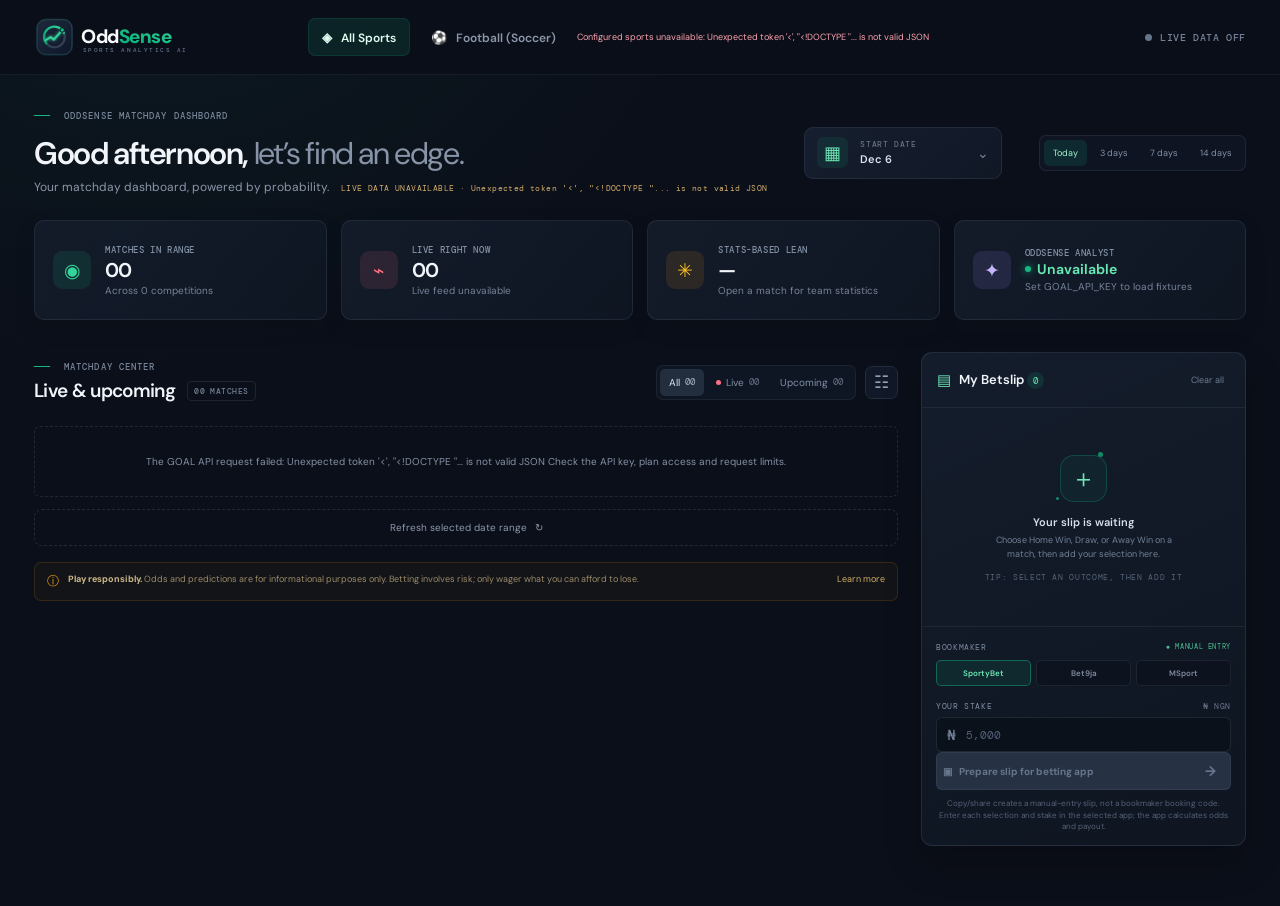
==== dashboard.html @ b2424336 "Add files via upload" ====
<!doctype html>
<html lang="en">
<head>
  <meta charset="utf-8">
  <meta name="viewport" content="width=device-width, initial-scale=1">
  <meta name="theme-color" content="#0b0f19">
  <meta name="description" content="OddSense sports analytics — live fixtures, probability-led insights, and a smarter betting slip.">
  <title>OddSense | Sports Analytics AI</title>
  <link rel="preconnect" href="https://fonts.googleapis.com">
  <link rel="preconnect" href="https://fonts.gstatic.com" crossorigin>
  <link href="https://fonts.googleapis.com/css2?family=DM+Mono:wght@400;500&family=DM+Sans:wght@400;500;600;700;800&display=swap" rel="stylesheet">
  <link rel="stylesheet" href="styles.css">
</head>
<body>
  <header class="topbar">
    <div class="topbar-inner">
      <a class="brand" href="index.html" aria-label="OddSense home">
        <svg class="brand-logo" xmlns="http://www.w3.org/2000/svg" viewBox="0 0 320 72" fill="none" role="img" aria-label="OddSense Sports Analytics AI">
          <defs>
            <linearGradient id="emeraldGrad" x1="0%" y1="100%" x2="100%" y2="0%"><stop offset="0%" stop-color="#059669"/><stop offset="50%" stop-color="#10B981"/><stop offset="100%" stop-color="#34D399"/></linearGradient>
            <linearGradient id="slateBox" x1="0%" y1="0%" x2="100%" y2="100%"><stop offset="0%" stop-color="#1E293B"/><stop offset="100%" stop-color="#0F172A"/></linearGradient>
            <filter id="emeraldGlow" x="-20%" y="-20%" width="140%" height="140%"><feGaussianBlur stdDeviation="2.5" result="blur"/><feComposite in="SourceGraphic" in2="blur" operator="over"/></filter>
          </defs>
          <rect x="4" y="8" width="56" height="56" rx="14" fill="url(#slateBox)" stroke="#1E293B" stroke-width="1.5"/>
          <rect x="5" y="9" width="54" height="54" rx="13" stroke="url(#emeraldGrad)" stroke-opacity=".35"/>
          <circle cx="32" cy="36" r="16" stroke="#334155" stroke-width="3.5"/>
          <path d="M19.5 46A16 16 0 1 1 46.5 29.5" stroke="url(#emeraldGrad)" stroke-width="3.5" stroke-linecap="round"/>
          <path d="m18 41 8-5 5 4 13-15" stroke="#34D399" stroke-width="3" stroke-linecap="round" stroke-linejoin="round" filter="url(#emeraldGlow)"/>
          <circle cx="44" cy="25" r="3.5" fill="#10B981" stroke="#0B0F19" stroke-width="1.5"/>
          <text x="74" y="45" font-family="'DM Sans',sans-serif" font-size="30" font-weight="800" letter-spacing="-.8"><tspan fill="#F8FAFC">Odd</tspan><tspan fill="url(#emeraldGrad)">Sense</tspan></text>
          <text x="76" y="60" font-family="'DM Mono',monospace" font-size="9.5" font-weight="500" letter-spacing="2.4" fill="#64748B">SPORTS ANALYTICS AI</text>
        </svg>
      </a>
      <nav class="sports-nav" id="sportsNav" aria-label="Filter by configured sport">
        <button class="sport-tab active" type="button" data-sport="all" aria-pressed="true"><span class="tab-icon">◈</span> All Sports</button>
        <button class="sport-tab" type="button" data-sport="football" aria-pressed="false"><span class="tab-icon">⚽</span> Football (Soccer)</button>
      </nav>
      <div class="topbar-actions">
        <span class="live-pill" id="livePill"><i></i> CHECKING</span>
        <button class="icon-button mobile-slip-trigger" type="button" id="mobileSlipTrigger" aria-label="Open betslip">▤ <b id="slipCountTop">0</b></button>
      </div>
    </div>
  </header>

  <main class="page-shell">
    <section class="welcome-row">
      <div>
        <p class="eyebrow"><span class="eyebrow-line"></span> ODDSENSE MATCHDAY DASHBOARD</p>
        <h1>Good afternoon, <span>let’s find an edge.</span></h1>
        <p class="welcome-copy">Your matchday dashboard, powered by probability. <span class="provider-status" id="providerStatus" role="status">Connecting to live data…</span></p>
      </div>
      <label class="date-picker">
        <span class="calendar-icon">▦</span>
        <span class="date-picker-text"><small>START DATE</small><strong id="selectedDateLabel">Today</strong></span>
        <span class="chevron">⌄</span>
        <input type="date" id="dateInput" aria-label="Choose first fixture date">
      </label>
      <div class="date-range-tabs" role="group" aria-label="Choose fixture date range">
        <button class="active" type="button" data-days="1" aria-pressed="true">Today</button>
        <button type="button" data-days="3" aria-pressed="false">3 days</button>
        <button type="button" data-days="7" aria-pressed="false">7 days</button>
        <button type="button" data-days="14" aria-pressed="false">14 days</button>
      </div>
    </section>

    <section class="overview-grid" aria-label="Today's overview">
      <article class="overview-card">
        <div class="overview-icon icon-green">◉</div><div><span class="overview-label">MATCHES IN RANGE</span><strong id="matchCount">0</strong><small>Across 0 competitions</small></div>
      </article>
      <article class="overview-card">
        <div class="overview-icon icon-red">⌁</div><div><span class="overview-label">LIVE RIGHT NOW</span><strong>0</strong><small><span class="text-live">● From live feed</span></small></div>
      </article>
      <article class="overview-card">
        <div class="overview-icon icon-amber">✳</div><div><span class="overview-label">STATS-BASED LEAN</span><strong>—</strong><small>Open a match for team statistics</small></div>
      </article>
      <article class="overview-card ai-overview">
        <div class="overview-icon icon-purple">✦</div><div><span class="overview-label">ODDSENSE ANALYST</span><strong class="online-label"><i></i> Waiting for data</strong><small>Historical team data, no guarantees</small></div>
      </article>
    </section>

    <div class="dashboard-layout">
      <section class="fixtures-column" aria-labelledby="fixturesTitle">
        <div class="section-header">
          <div><p class="eyebrow"><span class="eyebrow-line"></span> MATCHDAY CENTER</p><h2 id="fixturesTitle">Live & upcoming <span class="match-total">00 MATCHES</span></h2></div>
          <div class="feed-tools">
            <div class="feed-toggle" role="group" aria-label="Filter matches by status">
              <button type="button" class="status-tab active" data-status="all" aria-pressed="true">All <span>00</span></button>
              <button type="button" class="status-tab" data-status="live" aria-pressed="false"><i></i> Live <span>00</span></button>
              <button type="button" class="status-tab" data-status="upcoming" aria-pressed="false">Upcoming <span>00</span></button>
            </div>
            <button type="button" class="icon-button sort-button" id="sortButton" aria-label="Sort matches">☷</button>
          </div>
        </div>
        <div class="fixtures-list" id="fixturesList" aria-live="polite"></div>
        <button class="load-more" type="button" id="loadMoreButton">Refresh selected date range <span>↻</span></button>
        <aside class="responsible-note"><span>ⓘ</span><p><strong>Play responsibly.</strong> Odds and predictions are for informational purposes only. Betting involves risk; only wager what you can afford to lose.</p><a href="#responsible">Learn more</a></aside>
      </section>

      <aside class="betslip" id="betslip" aria-label="OddSense betslip">
        <div class="betslip-heading">
          <div><span class="slip-symbol">▤</span><h2>My Betslip <span class="slip-count" id="slipCount">0</span></h2></div>
          <button type="button" class="clear-slip" id="clearSlip" aria-label="Clear betslip">Clear all</button>
          <button type="button" class="close-slip" id="closeSlip" aria-label="Close betslip">×</button>
        </div>
        <div class="slip-empty" id="slipEmpty">
          <div class="empty-graphic"><span>＋</span><i></i><b></b></div>
          <strong>Your slip is waiting</strong>
          <p>Choose Home Win, Draw, or Away Win on a match, then add your selection here.</p>
          <span class="empty-tip">TIP: SELECT AN OUTCOME, THEN ADD IT</span>
        </div>
        <div class="slip-selections" id="slipSelections"></div>
        <div class="slip-controls">
          <div class="bookmaker-heading"><span>BOOKMAKER</span><span class="secure-mark">● MANUAL ENTRY</span></div>
          <div class="bookmaker-tabs" role="group" aria-label="Select bookmaker">
            <button class="bookmaker-tab active" type="button" data-bookmaker="SportyBet" aria-pressed="true">SportyBet</button>
            <button class="bookmaker-tab" type="button" data-bookmaker="Bet9ja" aria-pressed="false">Bet9ja</button>
            <button class="bookmaker-tab" type="button" data-bookmaker="MSport" aria-pressed="false">MSport</button>
          </div>
          <label class="stake-label" for="stakeInput">YOUR STAKE <span>₦ NGN</span></label>
          <div class="stake-input-wrap"><span>₦</span><input id="stakeInput" type="number" min="0" step="100" placeholder="5,000" inputmode="decimal"></div>
          <button type="button" class="generate-button" id="prepareSlip" disabled><span>▣</span> Prepare slip for betting app <span class="button-arrow">→</span></button>
          <p class="bookmaker-disclaimer">Copy/share creates a manual-entry slip, not a bookmaker booking code. Enter each selection and stake in the selected app; the app calculates odds and payout.</p>
        </div>
        <div class="booking-result" id="bookingResult" hidden></div>
      </aside>
    </div>
  </main>

  <div class="modal-backdrop" id="analystModal" hidden>
    <section class="analyst-modal" role="dialog" aria-modal="true" aria-labelledby="analystTitle">
      <div class="modal-top">
        <div class="modal-brand"><span class="modal-spark">✦</span><div><p>ODDSENSE AI</p><h2 id="analystTitle">Match Analyst</h2></div></div>
        <button type="button" class="modal-close" id="closeAnalyst" aria-label="Close analyst">×</button>
      </div>
      <div class="analyst-match" id="analystMatch"></div>
      <div class="analyst-output" id="analystOutput"></div>
      <form class="analyst-prompt" id="analystForm">
        <label class="sr-only" for="analystQuestion">Ask OddSense a question</label>
        <input id="analystQuestion" type="text" placeholder="Ask about this match or today's fixtures..." autocomplete="off">
        <button type="submit" aria-label="Send question">↑</button>
      </form>
      <p class="analyst-disclaimer">Historical statistics can inform a lean but cannot guarantee a result or provide a calibrated win probability. Please bet responsibly.</p>
    </section>
  </div>
  <div class="toast" id="toast" role="status" aria-live="polite"></div>
  <div class="mobile-backdrop" id="mobileBackdrop"></div>
  <script src="script.js"></script>
</body>
</html>
---- styles.css ----
:root {
  color-scheme: dark;
  --bg: #0b0f19;
  --surface: #111827;
  --surface-raised: #131a2a;
  --surface-soft: #171f30;
  --line: #222c3d;
  --line-soft: rgba(148, 163, 184, .12);
  --text: #f1f5f9;
  --muted: #8b97aa;
  --dim: #657185;
  --green: #10b981;
  --green-light: #34d399;
  --amber: #f59e0b;
  --red: #fb7185;
  --font: "DM Sans", Inter, -apple-system, BlinkMacSystemFont, "Segoe UI", sans-serif;
  --mono: "DM Mono", Consolas, monospace;
}

* { box-sizing: border-box; }
html { min-width: 320px; background: var(--bg); scroll-behavior: smooth; }
body { margin: 0; color: var(--text); background: radial-gradient(ellipse at 12% -25%, rgba(16, 185, 129, .08), transparent 38%), var(--bg); font-family: var(--font); font-size: 14px; -webkit-font-smoothing: antialiased; }
button, input { font: inherit; }
button { color: inherit; }
button:focus-visible, a:focus-visible, input:focus-visible { outline: 2px solid var(--green-light); outline-offset: 3px; }
.topbar { height: 75px; border-bottom: 1px solid rgba(148, 163, 184, .09); background: rgba(11, 15, 25, .92); position: sticky; z-index: 20; top: 0; backdrop-filter: blur(18px); }
.topbar-inner { height: 100%; max-width: 1430px; padding: 0 34px; margin: auto; display: flex; align-items: center; gap: 48px; }
.brand { flex: 0 0 226px; line-height: 0; }
.brand-logo { width: 205px; height: auto; display: block; }
.sports-nav { height: 100%; display: flex; align-items: center; gap: 7px; }
.sport-tab { height: 38px; border: 0; border-radius: 7px; padding: 0 14px; color: #8b97aa; background: transparent; font-size: 12px; font-weight: 600; cursor: pointer; transition: .2s ease; white-space: nowrap; }
.sport-tab:hover { color: var(--text); background: rgba(148, 163, 184, .07); }
.sport-tab.active { color: #dffcf1; background: rgba(16, 185, 129, .12); box-shadow: inset 0 0 0 1px rgba(16, 185, 129, .14); }
.tab-icon { margin-right: 6px; font-size: 13px; }
.topbar-actions { margin-left: auto; display: flex; align-items: center; gap: 20px; }
.live-pill { display: inline-flex; gap: 8px; align-items: center; color: #fda4af; font: 500 10px var(--mono); letter-spacing: .06em; }
.live-pill i, .feed-toggle [data-status="live"] i { width: 7px; height: 7px; border-radius: 50%; display: inline-block; background: #fb7185; box-shadow: 0 0 0 4px rgba(251, 113, 133, .12); animation: pulse 1.8s infinite; }
.live-pill:not(.has-live) { color: #768398; }
.live-pill:not(.has-live) i { background: #66758a; box-shadow: none; animation: none; }
@keyframes pulse { 50% { box-shadow: 0 0 0 7px rgba(251, 113, 133, 0); } }
.avatar { width: 31px; height: 31px; border: 1px solid #334155; display: grid; place-items: center; border-radius: 50%; background: linear-gradient(145deg, #253449, #172132); color: #cbd5e1; font-size: 11px; font-weight: 700; }
.mobile-slip-trigger { display: none !important; }
.page-shell { max-width: 1430px; margin: auto; padding: 35px 34px 60px; }
.welcome-row { display: flex; align-items: center; justify-content: space-between; gap: 25px; margin-bottom: 25px; }
.eyebrow { margin: 0 0 11px; color: #78859a; font: 500 9px var(--mono); letter-spacing: .12em; }
.eyebrow-line { display: inline-block; width: 16px; height: 1px; margin: 0 8px 3px 0; background: var(--green); }
h1, h2, h3, p { margin-top: 0; }
h1 { margin-bottom: 5px; font-size: clamp(24px, 2.5vw, 31px); font-weight: 600; letter-spacing: -.045em; }
h1 span { color: #8793a7; font-weight: 400; }
.welcome-copy { margin: 0; color: var(--muted); font-size: 12px; }
.provider-status { display: inline-block; margin-left: 9px; color: #d6ae6e; font: 8px var(--mono); letter-spacing: .05em; }
.date-picker { position: relative; display: flex; align-items: center; gap: 12px; min-width: 198px; height: 52px; border: 1px solid var(--line); border-radius: 9px; padding: 0 12px; background: linear-gradient(140deg, rgba(24, 34, 51, .85), rgba(17, 24, 39, .85)); cursor: pointer; }
.date-picker input { position: absolute; inset: 0; width: 100%; height: 100%; opacity: 0; cursor: pointer; }
.calendar-icon { display: grid; place-items: center; width: 31px; height: 31px; border-radius: 7px; color: #6ee7b7; background: rgba(16, 185, 129, .1); font-size: 18px; }
.date-picker-text { display: grid; gap: 3px; }
.date-picker-text small { color: var(--dim); font: 500 8px var(--mono); letter-spacing: .08em; }
.date-picker-text strong { color: #dce4ef; font-size: 11px; font-weight: 600; }
.chevron { margin-left: auto; color: #768398; }
.overview-grid { display: grid; grid-template-columns: repeat(4, minmax(0, 1fr)); gap: 14px; margin-bottom: 32px; }
.overview-card { min-height: 100px; border: 1px solid var(--line-soft); border-radius: 10px; padding: 17px 18px; background: linear-gradient(130deg, rgba(20, 29, 44, .9), rgba(16, 23, 36, .86)); display: flex; align-items: center; gap: 14px; box-shadow: 0 8px 24px rgba(0, 0, 0, .08); }
.overview-icon { width: 38px; height: 38px; display: grid; place-items: center; flex: 0 0 auto; border-radius: 9px; font-size: 19px; }
.icon-green { color: #34d399; background: rgba(16, 185, 129, .12); }
.icon-red { color: #fb7185; background: rgba(251, 113, 133, .11); }
.icon-amber { color: #fbbf24; background: rgba(245, 158, 11, .11); }
.icon-purple { color: #c4b5fd; background: rgba(167, 139, 250, .12); }
.overview-card > div:last-child { display: grid; gap: 3px; }
.overview-label { color: #8290a4; font: 500 9px var(--mono); letter-spacing: .07em; }
.overview-card strong { color: #f1f5f9; font-size: 20px; line-height: 1.1; font-weight: 650; letter-spacing: -.03em; }
.overview-card small { color: #768398; font-size: 10px; }
.overview-card .text-live { color: #fb8b9b; }
.small-percent { color: var(--green-light); font-size: 13px; }
.overview-card .online-label { display: flex; align-items: center; gap: 6px; color: #67e8b3; font-size: 14px; letter-spacing: 0; }
.online-label i { width: 6px; height: 6px; background: var(--green); border-radius: 50%; box-shadow: 0 0 8px #10b981; }
.dashboard-layout { display: grid; grid-template-columns: minmax(0, 1fr) 325px; gap: 23px; align-items: start; }
.fixtures-column { min-width: 0; }
.section-header { min-height: 60px; display: flex; align-items: center; justify-content: space-between; gap: 14px; margin-bottom: 14px; }
.section-header .eyebrow { margin-bottom: 5px; }
.section-header h2 { display: flex; align-items: center; gap: 12px; margin: 0; font-size: 19px; letter-spacing: -.035em; font-weight: 600; }
.match-total { border: 1px solid rgba(148, 163, 184, .14); border-radius: 4px; padding: 4px 6px; color: #718096; font: 500 8px var(--mono); letter-spacing: .06em; }
.feed-tools { display: flex; align-items: center; gap: 9px; }
.feed-toggle { display: flex; gap: 3px; border: 1px solid rgba(148, 163, 184, .1); border-radius: 7px; padding: 3px; background: rgba(17, 24, 39, .75); }
.status-tab { display: inline-flex; align-items: center; gap: 5px; border: 0; border-radius: 5px; padding: 7px 9px; background: transparent; color: #8290a4; font-size: 10px; cursor: pointer; }
.status-tab span { color: #657185; font: 9px var(--mono); }
.status-tab.active { color: #d9e2ef; background: #222d3e; }
.status-tab.active span { color: #a7b3c5; }
.feed-toggle [data-status="live"] i { width: 5px; height: 5px; box-shadow: none; }
.icon-button { width: 33px; height: 33px; display: grid; place-items: center; border: 1px solid var(--line); border-radius: 7px; background: var(--surface); color: #92a0b4; cursor: pointer; }
.sort-button { font-size: 17px; }
.fixtures-list { display: grid; gap: 12px; }
.match-card { position: relative; overflow: hidden; border: 1px solid rgba(148, 163, 184, .12); border-radius: 10px; padding: 15px 16px 13px; background: linear-gradient(125deg, rgba(20, 29, 44, .98), rgba(17, 24, 39, .98)); transition: border-color .2s ease, transform .2s ease; }
.match-card:hover { border-color: rgba(16, 185, 129, .32); transform: translateY(-1px); }
.match-card.live-card:before { position: absolute; inset: 0 auto 0 0; width: 2px; content: ""; background: linear-gradient(180deg, #fb7185, rgba(251, 113, 133, .08)); }
.match-topline { min-height: 23px; display: flex; align-items: center; justify-content: space-between; gap: 10px; margin-bottom: 9px; }
.league-info { min-width: 0; display: flex; align-items: center; gap: 8px; color: #aeb9ca; font-size: 10px; font-weight: 600; }
.league-badge { width: 18px; height: 18px; display: inline-grid; flex: 0 0 auto; place-items: center; border-radius: 5px; background: rgba(148, 163, 184, .1); color: #cbd5e1; font-size: 10px; }
.league-country { color: #657185; font-size: 9px; font-weight: 400; }
.match-state { display: inline-flex; align-items: center; gap: 6px; white-space: nowrap; color: #758297; font: 500 9px var(--mono); }
.match-state.live { color: #fb8494; }
.match-state.live:before { width: 5px; height: 5px; display: inline-block; border-radius: 50%; background: #fb7185; content: ""; box-shadow: 0 0 8px rgba(251, 113, 133, .6); }
.match-state.finished { color: #69d7a8; }
.match-main { display: grid; grid-template-columns: minmax(0, 1fr) 145px; align-items: center; gap: 14px; }
.teams { min-width: 0; display: grid; gap: 9px; }
.team-row { min-width: 0; display: flex; align-items: center; gap: 9px; }
.team-crest { width: 23px; height: 23px; flex: 0 0 auto; display: grid; place-items: center; border-radius: 50%; color: #f1f5f9; background: linear-gradient(145deg, #334155, #1f2937); font-size: 8px; font-weight: 800; box-shadow: inset 0 0 0 1px rgba(255,255,255,.07); }
.team-crest.red { color: #fecdd3; background: linear-gradient(145deg, #7f1d1d, #3f151e); }
.team-crest.blue { color: #bfdbfe; background: linear-gradient(145deg, #1e3a8a, #172554); }
.team-crest.gold { color: #fde68a; background: linear-gradient(145deg, #854d0e, #422006); }
.team-crest.green { color: #bbf7d0; background: linear-gradient(145deg, #166534, #052e16); }
.team-name { position: relative; flex: 1; min-width: 0; overflow: hidden; color: #e6ebf2; font-size: 12px; font-weight: 600; text-overflow: ellipsis; white-space: nowrap; }
.team-name-text { position: relative; z-index: 1; text-shadow: 0 1px 5px #111827; }
.team-watermark { position: absolute; z-index: 0; top: 50%; right: 4px; width: 38px; height: 38px; transform: translateY(-50%); object-fit: contain; opacity: .18; pointer-events: none; }
.team-watermark-text { position: absolute; top: 50%; right: 5px; transform: translateY(-50%); color: #dbeafe; font-size: 20px; font-weight: 800; opacity: .12; pointer-events: none; }
.team-score { margin-left: auto; color: #f3f6fb; font: 600 13px var(--mono); }
.vs-label { padding-left: 32px; color: #526074; font: 8px var(--mono); }
.probability { justify-self: end; width: 140px; padding-left: 13px; border-left: 1px solid rgba(148, 163, 184, .11); }
.probability-title { display: flex; justify-content: space-between; margin-bottom: 8px; color: #7d8ba0; font: 8px var(--mono); letter-spacing: .05em; }
.probability-title strong { color: #51d9a5; font: 600 10px var(--mono); }
.probability-track { height: 4px; overflow: hidden; border-radius: 5px; background: #263244; }
.probability-track span { display: block; height: 100%; border-radius: 5px; background: linear-gradient(90deg, #059669, #34d399); box-shadow: 0 0 10px rgba(16,185,129,.3); }
.probability-caption { display: block; margin-top: 6px; color: #718096; font-size: 9px; text-align: right; }
.odds-block { margin-top: 13px; padding-top: 11px; border-top: 1px solid rgba(148, 163, 184, .09); }
.odds-label { display: flex; justify-content: space-between; margin-bottom: 7px; color: #718096; font: 8px var(--mono); letter-spacing: .06em; }
.odds-label span:last-child { color: #536176; letter-spacing: 0; }
.odds-row { display: grid; grid-template-columns: repeat(3, 1fr); gap: 7px; }
.odd-button { min-width: 0; display: flex; justify-content: space-between; gap: 7px; align-items: center; border: 1px solid rgba(148, 163, 184, .11); border-radius: 6px; padding: 7px 9px; background: rgba(10, 15, 25, .52); color: #7f8ba0; font-size: 9px; cursor: pointer; transition: .16s ease; }
.odd-button strong { color: #d9e2ed; font: 600 10px var(--mono); }
.odd-button:hover, .odd-button.selected { border-color: rgba(16, 185, 129, .55); background: rgba(16, 185, 129, .1); color: #a7f3d0; }
.odd-button.selected strong { color: #6ee7b7; }
.odd-button.model-favorite { border-color: rgba(16, 185, 129, .48); }
.odd-button.model-disagree { border-color: rgba(248, 113, 113, .8); background: rgba(127, 29, 29, .3); color: #fecaca; }
.odd-button.model-disagree strong { color: #fecaca; }
.odd-button.settled-loss { border-color: rgba(248, 113, 113, .9); background: rgba(127, 29, 29, .35); color: #fecaca; }
.odd-button.settled-win { border-color: rgba(16, 185, 129, .7); background: rgba(16, 185, 129, .16); color: #a7f3d0; }
.flash-red { animation: pick-warning .9s ease-in-out 2; }
@keyframes pick-warning { 50% { box-shadow: 0 0 0 3px rgba(248, 113, 113, .25); } }
.pick-feedback { display: flex; align-items: center; justify-content: space-between; gap: 10px; border-radius: 5px; margin-top: 8px; padding: 8px 10px; font-size: 9px; line-height: 1.45; }
.pick-feedback.mismatch { border: 1px solid rgba(248, 113, 113, .27); background: rgba(127, 29, 29, .14); color: #fecaca; }
.pick-feedback.confirmed { border: 1px solid rgba(16, 185, 129, .25); background: rgba(16, 185, 129, .08); color: #a7f3d0; }
.pick-feedback button { flex: 0 0 auto; border: 1px solid rgba(16, 185, 129, .35); border-radius: 4px; padding: 5px 7px; background: rgba(16, 185, 129, .1); color: #6ee7b7; font-size: 8px; cursor: pointer; }
.odds-unavailable, .no-fixtures { border: 1px dashed rgba(148, 163, 184, .17); border-radius: 6px; margin: 0; padding: 12px; color: #8592a6; font-size: 10px; text-align: center; }
.odds-unavailable { display: flex; align-items: center; justify-content: space-between; gap: 10px; text-align: left; }
.no-fixtures { padding: 28px 16px; }
.card-bottom { display: flex; align-items: center; justify-content: space-between; gap: 10px; margin-top: 11px; }
.market-note { color: #647287; font-size: 9px; }
.market-note strong { color: #9cabc0; font-weight: 500; }
.card-actions { display: flex; align-items: center; gap: 7px; }
.ask-button, .add-button { border-radius: 5px; padding: 7px 9px; font-size: 9px; font-weight: 600; cursor: pointer; transition: .2s; }
.ask-button { border: 1px solid rgba(167, 139, 250, .24); background: rgba(167, 139, 250, .08); color: #c4b5fd; }
.ask-button:hover { background: rgba(167, 139, 250, .16); }
.add-button { border: 1px solid rgba(16, 185, 129, .28); background: rgba(16, 185, 129, .1); color: #6ee7b7; }
.add-button:hover { background: rgba(16, 185, 129, .18); }
.add-button span { margin-right: 3px; font-size: 12px; }
.load-more { width: 100%; border: 1px dashed rgba(148, 163, 184, .18); border-radius: 8px; margin-top: 12px; padding: 11px; background: transparent; color: #8c99ad; font-size: 10px; cursor: pointer; }
.load-more:hover { border-color: rgba(16, 185, 129, .4); color: #6ee7b7; }
.load-more span { margin-left: 5px; }
.responsible-note { display: flex; align-items: flex-start; gap: 9px; margin-top: 16px; border: 1px solid rgba(245, 158, 11, .14); border-radius: 7px; padding: 10px 12px; background: rgba(245, 158, 11, .035); color: #9b8a69; }
.responsible-note > span { color: var(--amber); font-size: 12px; }
.responsible-note p { flex: 1; margin: 0; font-size: 9px; line-height: 1.55; }
.responsible-note strong { color: #ceb887; }
.responsible-note a { color: #d4ae63; font-size: 9px; text-decoration: none; white-space: nowrap; }
.betslip { position: sticky; top: 92px; overflow: hidden; min-height: 440px; border: 1px solid rgba(148, 163, 184, .14); border-radius: 11px; background: linear-gradient(155deg, rgba(20, 29, 44, .98), rgba(15, 22, 34, .98)); box-shadow: 0 16px 38px rgba(0,0,0,.2); }
.betslip-heading { height: 55px; display: flex; align-items: center; justify-content: space-between; padding: 0 15px; border-bottom: 1px solid rgba(148, 163, 184, .1); }
.betslip-heading > div { display: flex; align-items: center; gap: 8px; }
.slip-symbol { color: #6ee7b7; font-size: 15px; }
.betslip-heading h2 { margin: 0; font-size: 13px; font-weight: 600; }
.slip-count { display: inline-grid; min-width: 17px; height: 17px; place-items: center; border-radius: 50%; padding: 0 4px; background: rgba(16,185,129,.14); color: #6ee7b7; font: 9px var(--mono); }
.clear-slip { border: 0; background: transparent; color: #6e7c91; font-size: 9px; cursor: pointer; }
.clear-slip:hover { color: #fda4af; }
.close-slip { display: none; border: 0; background: transparent; color: #8b97aa; font-size: 24px; cursor: pointer; }
.slip-empty { min-height: 218px; display: flex; flex-direction: column; justify-content: center; align-items: center; padding: 22px 26px 19px; text-align: center; }
.empty-graphic { position: relative; width: 47px; height: 47px; display: grid; place-items: center; border: 1px solid rgba(16,185,129,.25); border-radius: 14px; margin-bottom: 13px; background: rgba(16,185,129,.06); color: #6ee7b7; font-size: 25px; }
.empty-graphic i, .empty-graphic b { position: absolute; width: 5px; height: 5px; border-radius: 50%; background: #10b981; opacity: .7; }
.empty-graphic i { top: -4px; right: 3px; }
.empty-graphic b { bottom: 1px; left: -5px; width: 3px; height: 3px; }
.slip-empty strong { color: #d6dfeb; font-size: 11px; font-weight: 600; }
.slip-empty p { max-width: 205px; margin: 5px 0 11px; color: #718096; font-size: 9px; line-height: 1.5; }
.empty-tip { color: #566479; font: 8px var(--mono); letter-spacing: .08em; }
.slip-selections { max-height: 205px; overflow: auto; }
.slip-selection { position: relative; border-bottom: 1px solid rgba(148, 163, 184, .09); padding: 11px 33px 11px 14px; }
.selection-head { display: flex; justify-content: space-between; gap: 8px; margin-bottom: 6px; color: #718096; font: 8px var(--mono); }
.selection-head strong { color: #60d9aa; font-size: 9px; }
.selection-match { margin-bottom: 4px; color: #d5deea; font-size: 10px; font-weight: 600; }
.selection-pick { color: #8997aa; font-size: 9px; }
.remove-pick { position: absolute; top: 9px; right: 11px; border: 0; background: transparent; color: #627087; font-size: 18px; cursor: pointer; }
.remove-pick:hover { color: #fb7185; }
.slip-controls { border-top: 1px solid rgba(148, 163, 184, .1); padding: 15px 14px 12px; }
.bookmaker-heading { display: flex; justify-content: space-between; margin-bottom: 8px; color: #7d8ba0; font: 8px var(--mono); letter-spacing: .08em; }
.secure-mark { color: #4dbd92; font-size: 7px; }
.bookmaker-tabs { display: grid; grid-template-columns: repeat(3, 1fr); gap: 5px; margin-bottom: 15px; }
.bookmaker-tab { border: 1px solid rgba(148, 163, 184, .12); border-radius: 5px; padding: 7px 3px; background: rgba(10, 15, 25, .5); color: #7f8ba0; font-size: 8px; font-weight: 600; cursor: pointer; }
.bookmaker-tab.active { border-color: rgba(16,185,129,.44); background: rgba(16,185,129,.1); color: #6ee7b7; }
.stake-label { display: flex; justify-content: space-between; margin-bottom: 6px; color: #8290a4; font: 8px var(--mono); letter-spacing: .08em; }
.stake-label span { color: #69778c; }
.stake-input-wrap { height: 35px; display: flex; align-items: center; gap: 8px; border: 1px solid rgba(148, 163, 184, .15); border-radius: 6px; padding: 0 10px; background: rgba(9, 14, 23, .6); color: #78869b; }
.stake-input-wrap:focus-within { border-color: rgba(16,185,129,.55); }
.stake-input-wrap input { width: 100%; border: 0; outline: 0; background: transparent; color: #e6edf5; font: 11px var(--mono); }
.stake-input-wrap input::placeholder { color: #536176; }
.stake-input-wrap input::-webkit-inner-spin-button { appearance: none; }
.generate-button { width: 100%; height: 38px; display: flex; align-items: center; justify-content: center; gap: 7px; border: 1px solid rgba(16, 185, 129, .5); border-radius: 6px; background: linear-gradient(105deg, #059669, #10b981); color: #f0fdf4; font-size: 10px; font-weight: 700; box-shadow: 0 5px 16px rgba(16,185,129,.15); cursor: pointer; }
.generate-button:disabled { border-color: rgba(148,163,184,.1); background: #263143; color: #67758b; box-shadow: none; cursor: not-allowed; }
.generate-button:not(:disabled):hover { filter: brightness(1.1); }
.button-arrow { margin-left: auto; padding-right: 8px; font-size: 14px; }
.bookmaker-disclaimer { margin: 8px 3px 0; color: #556277; font-size: 8px; line-height: 1.45; text-align: center; }
.booking-result { margin: 0 13px 13px; border: 1px solid rgba(16, 185, 129, .28); border-radius: 7px; padding: 11px; background: rgba(16, 185, 129, .055); }
.booking-result h3 { margin: 0 0 5px; color: #a7f3d0; font-size: 10px; }
.booking-result > p { margin: 0 0 7px; color: #718096; font-size: 8px; }
.booking-summary { margin: 0 0 10px; color: #9aa8bb; font-size: 8px; line-height: 1.5; }
.booking-result .booking-summary { max-height: 190px; overflow: auto; margin: 7px 0 10px; color: #9aa8bb; font: 8px/1.5 var(--mono); white-space: pre-wrap; overflow-wrap: anywhere; }
.selection-result { margin-top: 6px; font-size: 8px; line-height: 1.4; }
.selection-result.mismatch { color: #fda4af; }
.selection-result.confirmed { color: #6ee7b7; }
.slip-selection.settled-loss { border-left: 2px solid #fb7185; }
.slip-selection.settled-win { border-left: 2px solid #10b981; }
.booking-actions { display: flex; gap: 6px; }
.booking-actions button { flex: 1; border: 1px solid rgba(148,163,184,.15); border-radius: 5px; padding: 7px 4px; background: rgba(15,23,42,.7); color: #b6c2d2; font-size: 8px; cursor: pointer; }
.booking-actions button:hover { border-color: rgba(16,185,129,.4); color: #6ee7b7; }
.modal-backdrop { position: fixed; inset: 0; z-index: 50; display: grid; place-items: center; padding: 20px; background: rgba(3, 7, 14, .76); backdrop-filter: blur(7px); }
.modal-backdrop[hidden] { display: none; }
.analyst-modal { width: min(590px, 100%); max-height: min(85vh, 760px); overflow: auto; border: 1px solid rgba(148,163,184,.18); border-radius: 14px; padding: 20px; background: linear-gradient(145deg, #151e2f, #101724); box-shadow: 0 25px 80px rgba(0,0,0,.55); }
.modal-top { display: flex; align-items: flex-start; justify-content: space-between; margin-bottom: 16px; }
.modal-brand { display: flex; align-items: center; gap: 10px; }
.modal-spark { width: 35px; height: 35px; display: grid; place-items: center; border: 1px solid rgba(167,139,250,.25); border-radius: 10px; background: rgba(167,139,250,.11); color: #c4b5fd; font-size: 18px; }
.modal-brand p { margin: 0 0 3px; color: #a78bfa; font: 9px var(--mono); letter-spacing: .11em; }
.modal-brand h2 { margin: 0; font-size: 17px; font-weight: 600; }
.modal-close { width: 30px; height: 30px; border: 1px solid rgba(148,163,184,.14); border-radius: 7px; background: rgba(15,23,42,.5); color: #a0aec0; font-size: 20px; cursor: pointer; }
.analyst-match { border: 1px solid rgba(148,163,184,.11); border-radius: 8px; padding: 11px 13px; background: rgba(8,13,22,.45); }
.analyst-fixture-top { display: flex; justify-content: space-between; gap: 10px; margin-bottom: 10px; color: #8794a8; font: 9px var(--mono); }
.analyst-fixture-top .analyst-live { color: #fb8494; }
.analyst-fixture-teams { display: flex; align-items: center; justify-content: space-between; color: #e5ebf4; font-size: 12px; font-weight: 600; }
.analyst-fixture-teams em { color: #647287; font: 9px var(--mono); font-style: normal; }
.verdict-box { margin-top: 12px; border: 1px solid rgba(16,185,129,.2); border-radius: 8px; padding: 13px; background: linear-gradient(120deg, rgba(16,185,129,.09), rgba(16,185,129,.025)); }
.verdict-label { display: flex; justify-content: space-between; margin-bottom: 6px; color: #7f948c; font: 8px var(--mono); letter-spacing: .08em; }
.verdict-label strong { color: #66d9a8; font-weight: 500; }
.verdict-pick { display: flex; align-items: center; justify-content: space-between; gap: 10px; color: #d9f9e9; font-size: 14px; font-weight: 650; }
.verdict-pick span { color: #6ee7b7; font: 600 13px var(--mono); }
.risk-tag { display: inline-block; margin-top: 7px; border: 1px solid rgba(16,185,129,.24); border-radius: 4px; padding: 3px 6px; color: #6ee7b7; font: 8px var(--mono); }
.analysis-heading { margin: 15px 0 8px; color: #8b99ad; font: 9px var(--mono); letter-spacing: .09em; }
.analysis-grid { display: grid; grid-template-columns: 1fr 1fr; gap: 7px; }
.analysis-stat { border: 1px solid rgba(148,163,184,.09); border-radius: 7px; padding: 9px; background: rgba(10,15,25,.32); }
.analysis-stat small { display: block; margin-bottom: 5px; color: #748197; font: 8px var(--mono); letter-spacing: .04em; }
.analysis-stat strong { color: #d6dfeb; font-size: 10px; font-weight: 600; line-height: 1.45; }
.analysis-stat p { margin: 4px 0 0; color: #77859a; font-size: 9px; line-height: 1.45; }
.analysis-source-note, .analysis-warning { margin: 10px 0 0; color: #8491a5; font-size: 9px; line-height: 1.5; }
.analysis-warning { border-left: 2px solid #f59e0b; padding: 6px 8px; color: #fbbf24; }
.ai-pick-button { width: 100%; display: flex; justify-content: center; gap: 7px; border: 1px solid rgba(16,185,129,.3); border-radius: 7px; margin-top: 12px; padding: 10px; background: rgba(16,185,129,.11); color: #6ee7b7; font-size: 10px; font-weight: 650; cursor: pointer; }
.ai-pick-button:hover { background: rgba(16,185,129,.2); }
.ai-pick-button:disabled { border-color: rgba(148,163,184,.12); background: rgba(148,163,184,.05); color: #68758a; cursor: not-allowed; }
.analyst-response { border-left: 2px solid #a78bfa; margin-top: 12px; padding: 7px 10px; background: rgba(167,139,250,.055); color: #bac5d5; font-size: 10px; line-height: 1.55; }
.analyst-prompt { display: flex; gap: 8px; margin-top: 14px; border: 1px solid rgba(148,163,184,.15); border-radius: 8px; padding: 5px; background: rgba(8,13,22,.55); }
.analyst-prompt:focus-within { border-color: rgba(167,139,250,.55); }
.analyst-prompt input { flex: 1; min-width: 0; border: 0; outline: 0; padding: 7px 8px; background: transparent; color: #e2e8f0; font-size: 10px; }
.analyst-prompt input::placeholder { color: #68758a; }
.analyst-prompt button { width: 30px; height: 30px; border: 0; border-radius: 6px; background: #7657c7; color: white; font-size: 17px; cursor: pointer; }
.analyst-disclaimer { margin: 10px 2px 0; color: #68758a; font-size: 8px; text-align: center; }
.toast { position: fixed; z-index: 80; right: 24px; bottom: 24px; transform: translateY(15px); opacity: 0; pointer-events: none; border: 1px solid rgba(16,185,129,.3); border-radius: 7px; padding: 11px 15px; background: #15291f; color: #a7f3d0; font-size: 11px; box-shadow: 0 10px 30px rgba(0,0,0,.3); transition: .22s ease; }
.toast.show { transform: translateY(0); opacity: 1; }
.mobile-backdrop { display: none; }
.sr-only { position: absolute; width: 1px; height: 1px; overflow: hidden; clip: rect(0,0,0,0); white-space: nowrap; clip-path: inset(50%); }
.date-range-tabs { display: flex; gap: 4px; border: 1px solid rgba(148,163,184,.12); border-radius: 7px; padding: 4px; background: rgba(17,24,39,.7); }
.date-range-tabs button { border: 0; border-radius: 5px; padding: 7px 9px; background: transparent; color: #8290a4; font-size: 9px; cursor: pointer; white-space: nowrap; }
.date-range-tabs button:hover { color: #d9e2ef; }
.date-range-tabs button.active { background: rgba(16,185,129,.13); color: #a7f3d0; }
.sports-error { align-self: center; color: #fda4af; font-size: 9px; white-space: nowrap; }
@media (min-width: 1400px) {
  .page-shell { padding-top: 40px; }
  .dashboard-layout { grid-template-columns: minmax(0, 1fr) 345px; gap: 28px; }
  .match-card { padding: 17px 18px 14px; }
}
@media (max-width: 1080px) {
  .topbar-inner { gap: 25px; padding: 0 22px; }
  .brand { flex-basis: 185px; }
  .brand-logo { width: 185px; }
  .sport-tab { padding: 0 9px; }
  .page-shell { padding-right: 22px; padding-left: 22px; }
  .dashboard-layout { grid-template-columns: minmax(0, 1fr) 290px; gap: 15px; }
  .overview-card { padding: 14px 12px; gap: 10px; }
  .overview-icon { width: 33px; height: 33px; }
  .probability { width: 120px; }
  .match-main { grid-template-columns: minmax(0, 1fr) 120px; }
}
@media (max-width: 820px) {
  .topbar { height: auto; min-height: 67px; }
  .topbar-inner { min-height: 67px; flex-wrap: wrap; gap: 0 20px; padding: 0 18px; }
  .welcome-row { flex-wrap: wrap; }
  .brand { flex-basis: auto; margin: 10px 0; }
  .brand-logo { width: 175px; }
  .topbar-actions { gap: 13px; }
  .date-range-tabs { width: 100%; justify-content: space-between; }
  .date-range-tabs button { flex: 1; }
  .sports-nav { order: 2; width: calc(100% + 36px); height: 43px; margin: 0 -18px; padding: 0 18px; overflow: auto; border-top: 1px solid rgba(148,163,184,.08); }
  .sport-tab { height: 34px; }
  .page-shell { padding: 27px 18px 45px; }
  .overview-grid { grid-template-columns: repeat(2, 1fr); gap: 9px; }
  .overview-card { min-height: 83px; }
  .dashboard-layout { display: block; }
  .betslip { position: fixed; z-index: 45; top: auto; right: 0; bottom: 0; left: 0; width: 100%; max-height: 82vh; overflow-y: auto; border-radius: 15px 15px 0 0; transform: translateY(110%); transition: transform .28s ease; }
  .betslip.mobile-open { transform: translateY(0); }
  .mobile-slip-trigger { display: grid !important; position: relative; }
  .mobile-slip-trigger b { position: absolute; top: -5px; right: -5px; min-width: 15px; height: 15px; display: grid; place-items: center; border-radius: 50%; background: var(--green); color: #04150d; font: 8px var(--mono); }
  .close-slip { display: block; }
  .mobile-backdrop.open { position: fixed; inset: 0; z-index: 40; display: block; background: rgba(3,7,14,.62); }
  .slip-empty { min-height: 165px; }
  .slip-selections { max-height: 180px; }
}
@media (max-width: 560px) {
  .topbar-inner { padding: 0 14px; }
  .brand-logo { width: 161px; }
  .topbar-actions { gap: 11px; }
  .live-pill { font-size: 9px; }
  .live-pill { display: none; }
  .avatar { width: 29px; height: 29px; }
  .sports-nav { width: calc(100% + 28px); margin-right: -14px; margin-left: -14px; padding: 0 12px; gap: 2px; }
  .sport-tab { padding: 0 9px; font-size: 10px; }
  .tab-icon { margin-right: 4px; }
  .page-shell { padding: 22px 13px 40px; }
  .welcome-row { align-items: flex-start; flex-direction: column; gap: 15px; margin-bottom: 19px; }
  h1 { font-size: 23px; }
  .welcome-copy { font-size: 11px; }
  .date-picker { width: 100%; height: 45px; }
  .date-range-tabs { margin-top: -6px; }
  .overview-grid { gap: 8px; margin-bottom: 25px; }
  .overview-card { min-height: 78px; padding: 11px 9px; gap: 8px; }
  .overview-icon { width: 30px; height: 30px; font-size: 16px; }
  .overview-label { font-size: 7px; }
  .overview-card strong { font-size: 17px; }
  .overview-card small { font-size: 8px; }
  .overview-card .online-label { font-size: 11px; }
  .section-header { align-items: flex-start; flex-direction: column; margin-bottom: 11px; }
  .section-header h2 { font-size: 18px; }
  .feed-tools { width: 100%; justify-content: space-between; }
  .feed-toggle { flex: 1; }
  .status-tab { flex: 1; justify-content: center; padding: 7px 4px; }
  .match-card { padding: 12px 11px 11px; }
  .match-topline { margin-bottom: 8px; }
  .league-info { gap: 6px; font-size: 9px; }
  .league-country { display: none; }
  .match-state { font-size: 8px; }
  .match-main { grid-template-columns: minmax(0, 1fr) 90px; gap: 7px; }
  .team-name { font-size: 11px; }
  .team-crest { width: 21px; height: 21px; }
  .probability { width: 90px; padding-left: 8px; }
  .probability-title { font-size: 7px; }
  .probability-title strong { font-size: 9px; }
  .probability-caption { font-size: 8px; }
  .odds-block { margin-top: 11px; padding-top: 9px; }
  .odds-row { gap: 4px; }
  .odd-button { flex-direction: column; justify-content: center; gap: 3px; padding: 7px 3px; font-size: 8px; }
  .odd-button strong { font-size: 10px; }
  .card-bottom { align-items: flex-start; flex-direction: column; gap: 8px; }
  .market-note { font-size: 8px; }
  .card-actions { width: 100%; }
  .ask-button, .add-button { flex: 1; padding: 8px 6px; font-size: 9px; text-align: center; }
  .responsible-note { flex-wrap: wrap; }
  .responsible-note a { margin-left: 20px; }
  .analyst-modal { padding: 15px; }
  .analysis-grid { grid-template-columns: 1fr 1fr; }
  .toast { right: 12px; bottom: 12px; left: 12px; text-align: center; }
}
@media (prefers-reduced-motion: reduce) {
  *, *::before, *::after { scroll-behavior: auto !important; animation-duration: .01ms !important; animation-iteration-count: 1 !important; transition-duration: .01ms !important; }
}
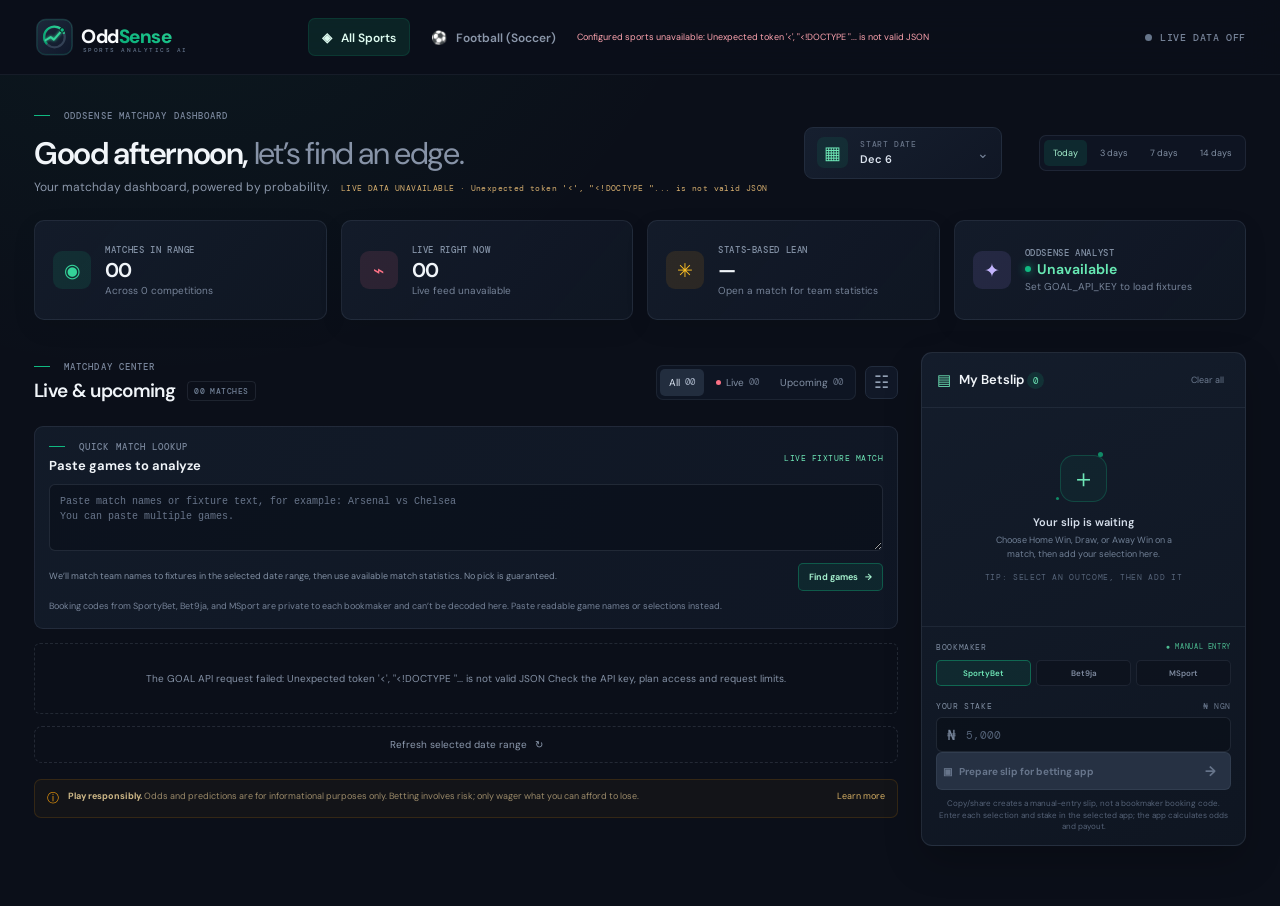
==== commit ee67cde3: "Add files via upload" ====
--- a/dashboard.html
+++ b/dashboard.html
@@ -91,6 +91,20 @@
             <button type="button" class="icon-button sort-button" id="sortButton" aria-label="Sort matches">☷</button>
           </div>
         </div>
+        <section class="quick-paste" aria-labelledby="pasteTitle">
+          <div class="quick-paste-heading">
+            <div><p class="eyebrow"><span class="eyebrow-line"></span> QUICK MATCH LOOKUP</p><h3 id="pasteTitle">Paste games to analyze</h3></div>
+            <span class="paste-mark">LIVE FIXTURE MATCH</span>
+          </div>
+          <label class="sr-only" for="gamePasteInput">Paste match names or readable fixture text</label>
+          <textarea id="gamePasteInput" rows="3" placeholder="Paste match names or fixture text, for example: Arsenal vs Chelsea&#10;You can paste multiple games."></textarea>
+          <div class="paste-actions">
+            <p>We’ll match team names to fixtures in the selected date range, then use available match statistics. No pick is guaranteed.</p>
+            <button type="button" id="findPastedGames">Find games <span>→</span></button>
+          </div>
+          <div class="paste-results" id="pasteResults" role="status" aria-live="polite" hidden></div>
+          <p class="paste-code-note">Booking codes from SportyBet, Bet9ja, and MSport are private to each bookmaker and can’t be decoded here. Paste readable game names or selections instead.</p>
+        </section>
         <div class="fixtures-list" id="fixturesList" aria-live="polite"></div>
         <button class="load-more" type="button" id="loadMoreButton">Refresh selected date range <span>↻</span></button>
         <aside class="responsible-note"><span>ⓘ</span><p><strong>Play responsibly.</strong> Odds and predictions are for informational purposes only. Betting involves risk; only wager what you can afford to lose.</p><a href="#responsible">Learn more</a></aside>
--- a/styles.css
+++ b/styles.css
@@ -86,6 +86,27 @@
 .feed-toggle [data-status="live"] i { width: 5px; height: 5px; box-shadow: none; }
 .icon-button { width: 33px; height: 33px; display: grid; place-items: center; border: 1px solid var(--line); border-radius: 7px; background: var(--surface); color: #92a0b4; cursor: pointer; }
 .sort-button { font-size: 17px; }
+.quick-paste { margin: 0 0 14px; border: 1px solid rgba(148,163,184,.13); border-radius: 9px; padding: 14px; background: linear-gradient(125deg, rgba(20,29,44,.85), rgba(17,24,39,.85)); }
+.quick-paste-heading { display: flex; align-items: center; justify-content: space-between; gap: 12px; margin-bottom: 10px; }
+.quick-paste-heading .eyebrow { margin: 0 0 4px; }
+.quick-paste-heading h3 { margin: 0; font-size: 13px; font-weight: 650; }
+.paste-mark { color: #6ee7b7; font: 8px var(--mono); letter-spacing: .06em; }
+.quick-paste textarea { width: 100%; min-height: 67px; resize: vertical; border: 1px solid rgba(148,163,184,.16); border-radius: 6px; padding: 9px 10px; background: rgba(8,13,22,.55); color: var(--text); font-size: 10px; line-height: 1.5; }
+.quick-paste textarea::placeholder { color: #68758a; }
+.paste-actions { display: flex; align-items: center; justify-content: space-between; gap: 12px; margin-top: 8px; }
+.paste-actions p, .paste-code-note { margin: 0; color: #8290a4; font-size: 9px; line-height: 1.5; }
+.paste-actions button, .paste-results li button { flex: 0 0 auto; border: 1px solid rgba(16,185,129,.35); border-radius: 5px; padding: 7px 10px; background: rgba(16,185,129,.1); color: #a7f3d0; font-size: 9px; font-weight: 650; cursor: pointer; }
+.paste-actions button:hover, .paste-results li button:hover { background: rgba(16,185,129,.18); }
+.paste-actions button span { margin-left: 5px; }
+.paste-code-note { margin-top: 9px; color: #768398; }
+.paste-results { margin-top: 10px; border-top: 1px solid rgba(148,163,184,.1); padding-top: 9px; color: #b6c2d2; font-size: 10px; line-height: 1.5; }
+.paste-results p { margin: 0; }
+.paste-results .paste-result-summary { margin-bottom: 6px; color: #a7f3d0; }
+.paste-results ul { display: grid; gap: 6px; margin: 0; padding: 0; list-style: none; }
+.paste-results li { display: flex; align-items: center; justify-content: space-between; gap: 10px; border-radius: 5px; padding: 7px 8px; background: rgba(8,13,22,.45); }
+.paste-results li span { min-width: 0; display: grid; gap: 2px; }
+.paste-results li strong { overflow: hidden; color: #e2e8f0; font-size: 10px; text-overflow: ellipsis; white-space: nowrap; }
+.paste-results li small { color: #8290a4; font-size: 8px; }
 .fixtures-list { display: grid; gap: 12px; }
 .match-card { position: relative; overflow: hidden; border: 1px solid rgba(148, 163, 184, .12); border-radius: 10px; padding: 15px 16px 13px; background: linear-gradient(125deg, rgba(20, 29, 44, .98), rgba(17, 24, 39, .98)); transition: border-color .2s ease, transform .2s ease; }
 .match-card:hover { border-color: rgba(16, 185, 129, .32); transform: translateY(-1px); }
@@ -328,6 +349,11 @@
   .section-header { align-items: flex-start; flex-direction: column; margin-bottom: 11px; }
   .section-header h2 { font-size: 18px; }
   .feed-tools { width: 100%; justify-content: space-between; }
+  .quick-paste { padding: 11px; }
+  .paste-actions { align-items: flex-start; }
+  .paste-actions button { padding: 8px; }
+  .paste-results li { align-items: flex-start; flex-direction: column; }
+  .paste-results li button { width: 100%; }
   .feed-toggle { flex: 1; }
   .status-tab { flex: 1; justify-content: center; padding: 7px 4px; }
   .match-card { padding: 12px 11px 11px; }
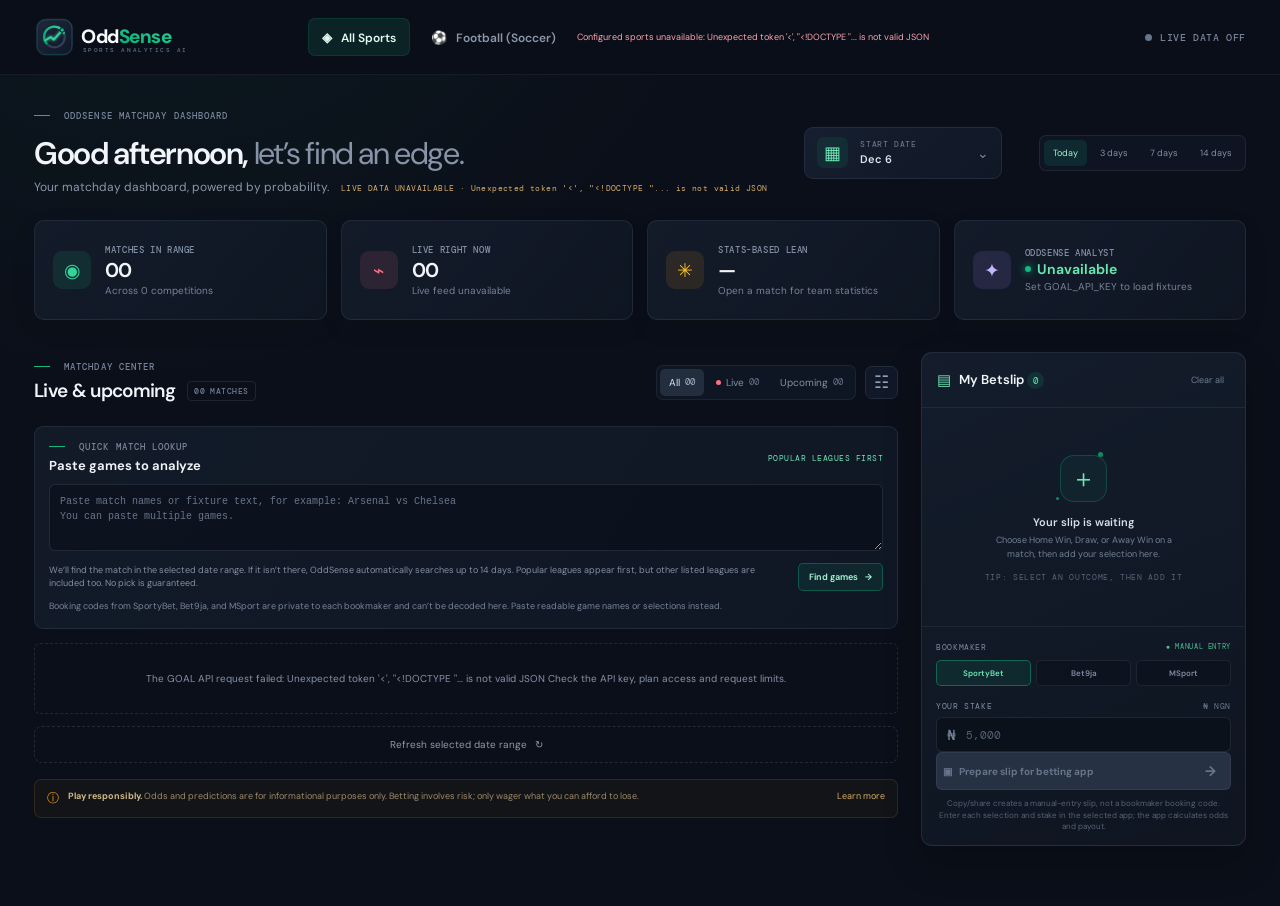
==== commit 2e5d4018: "Add files via upload" ====
--- a/dashboard.html
+++ b/dashboard.html
@@ -94,12 +94,12 @@
         <section class="quick-paste" aria-labelledby="pasteTitle">
           <div class="quick-paste-heading">
             <div><p class="eyebrow"><span class="eyebrow-line"></span> QUICK MATCH LOOKUP</p><h3 id="pasteTitle">Paste games to analyze</h3></div>
-            <span class="paste-mark">LIVE FIXTURE MATCH</span>
+            <span class="paste-mark">POPULAR LEAGUES FIRST</span>
           </div>
           <label class="sr-only" for="gamePasteInput">Paste match names or readable fixture text</label>
           <textarea id="gamePasteInput" rows="3" placeholder="Paste match names or fixture text, for example: Arsenal vs Chelsea&#10;You can paste multiple games."></textarea>
           <div class="paste-actions">
-            <p>We’ll match team names to fixtures in the selected date range, then use available match statistics. No pick is guaranteed.</p>
+            <p>We’ll find the match in the selected date range. If it isn’t there, OddSense automatically searches up to 14 days. Popular leagues appear first, but other listed leagues are included too. No pick is guaranteed.</p>
             <button type="button" id="findPastedGames">Find games <span>→</span></button>
           </div>
           <div class="paste-results" id="pasteResults" role="status" aria-live="polite" hidden></div>
--- a/styles.css
+++ b/styles.css
@@ -101,6 +101,8 @@
 .paste-code-note { margin-top: 9px; color: #768398; }
 .paste-results { margin-top: 10px; border-top: 1px solid rgba(148,163,184,.1); padding-top: 9px; color: #b6c2d2; font-size: 10px; line-height: 1.5; }
 .paste-results p { margin: 0; }
+.paste-results p button { border: 1px solid rgba(16,185,129,.35); border-radius: 5px; margin-left: 5px; padding: 5px 7px; background: rgba(16,185,129,.1); color: #a7f3d0; font-size: 9px; font-weight: 650; cursor: pointer; }
+.paste-results p button:hover { background: rgba(16,185,129,.18); }
 .paste-results .paste-result-summary { margin-bottom: 6px; color: #a7f3d0; }
 .paste-results ul { display: grid; gap: 6px; margin: 0; padding: 0; list-style: none; }
 .paste-results li { display: flex; align-items: center; justify-content: space-between; gap: 10px; border-radius: 5px; padding: 7px 8px; background: rgba(8,13,22,.45); }
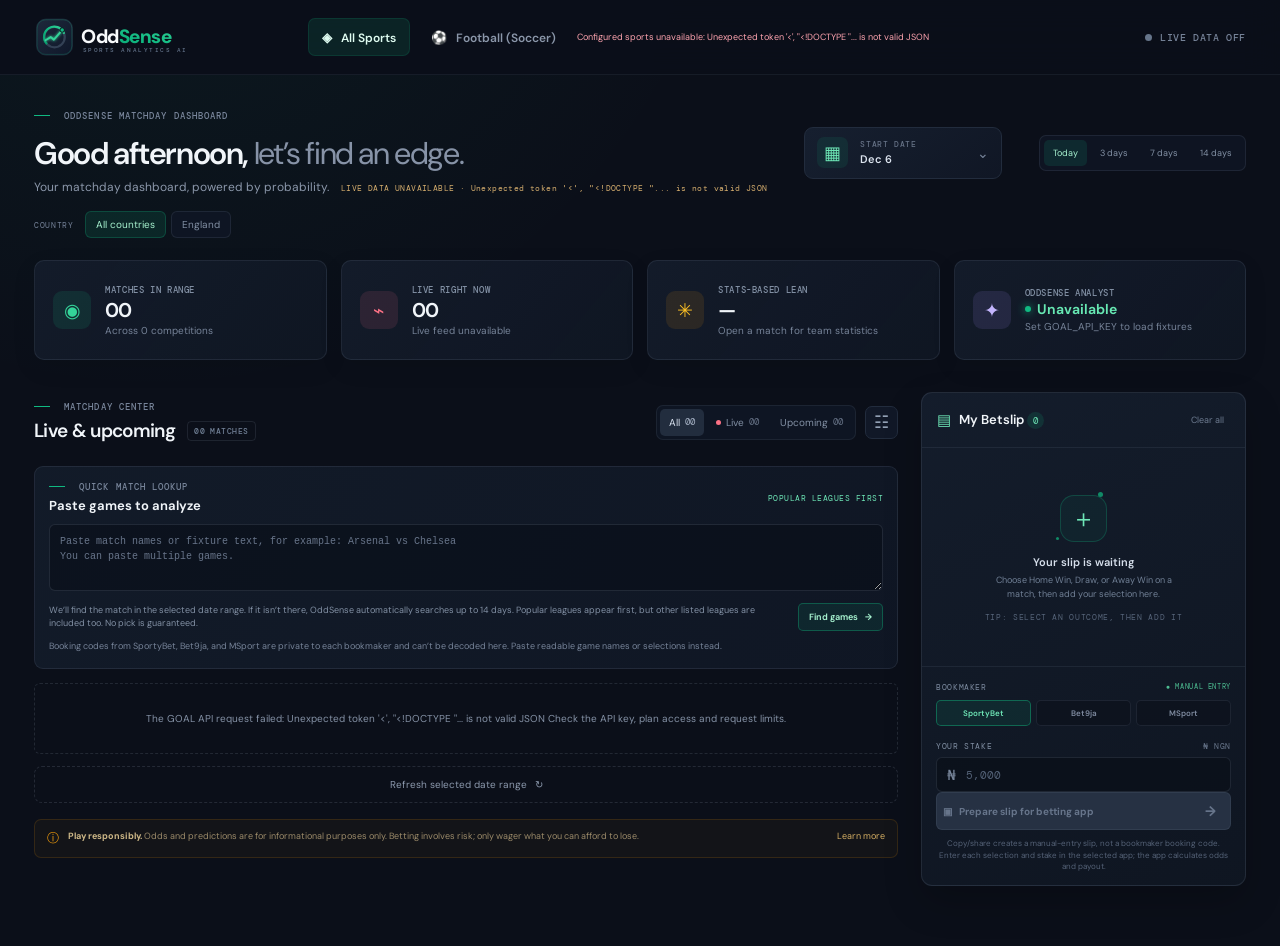
==== commit c1045f62: "Add files via upload" ====
--- a/dashboard.html
+++ b/dashboard.html
@@ -62,6 +62,11 @@
         <button type="button" data-days="14" aria-pressed="false">14 days</button>
       </div>
     </section>
+
+    <div class="country-filter-row">
+      <span>COUNTRY</span>
+      <nav class="country-nav" id="countryNav" aria-label="Filter fixtures by country"></nav>
+    </div>
 
     <section class="overview-grid" aria-label="Today's overview">
       <article class="overview-card">
--- a/styles.css
+++ b/styles.css
@@ -283,6 +283,12 @@
 .date-range-tabs button { border: 0; border-radius: 5px; padding: 7px 9px; background: transparent; color: #8290a4; font-size: 9px; cursor: pointer; white-space: nowrap; }
 .date-range-tabs button:hover { color: #d9e2ef; }
 .date-range-tabs button.active { background: rgba(16,185,129,.13); color: #a7f3d0; }
+.country-filter-row { display: flex; align-items: center; gap: 12px; margin: -9px 0 22px; }
+.country-filter-row > span { flex: 0 0 auto; color: #748197; font: 8px var(--mono); letter-spacing: .08em; }
+.country-nav { display: flex; min-width: 0; gap: 5px; overflow-x: auto; scrollbar-width: thin; }
+.country-tab { flex: 0 0 auto; border: 1px solid rgba(148,163,184,.12); border-radius: 6px; padding: 6px 10px; background: rgba(17,24,39,.7); color: #8290a4; font-size: 10px; cursor: pointer; white-space: nowrap; }
+.country-tab:hover { color: #d9e2ef; border-color: rgba(148,163,184,.25); }
+.country-tab.active { border-color: rgba(16,185,129,.24); background: rgba(16,185,129,.12); color: #a7f3d0; }
 .sports-error { align-self: center; color: #fda4af; font-size: 9px; white-space: nowrap; }
 @media (min-width: 1400px) {
   .page-shell { padding-top: 40px; }
@@ -310,6 +316,8 @@
   .topbar-actions { gap: 13px; }
   .date-range-tabs { width: 100%; justify-content: space-between; }
   .date-range-tabs button { flex: 1; }
+  .country-filter-row { flex-direction: column; align-items: flex-start; gap: 6px; }
+  .country-nav { width: 100%; }
   .sports-nav { order: 2; width: calc(100% + 36px); height: 43px; margin: 0 -18px; padding: 0 18px; overflow: auto; border-top: 1px solid rgba(148,163,184,.08); }
   .sport-tab { height: 34px; }
   .page-shell { padding: 27px 18px 45px; }
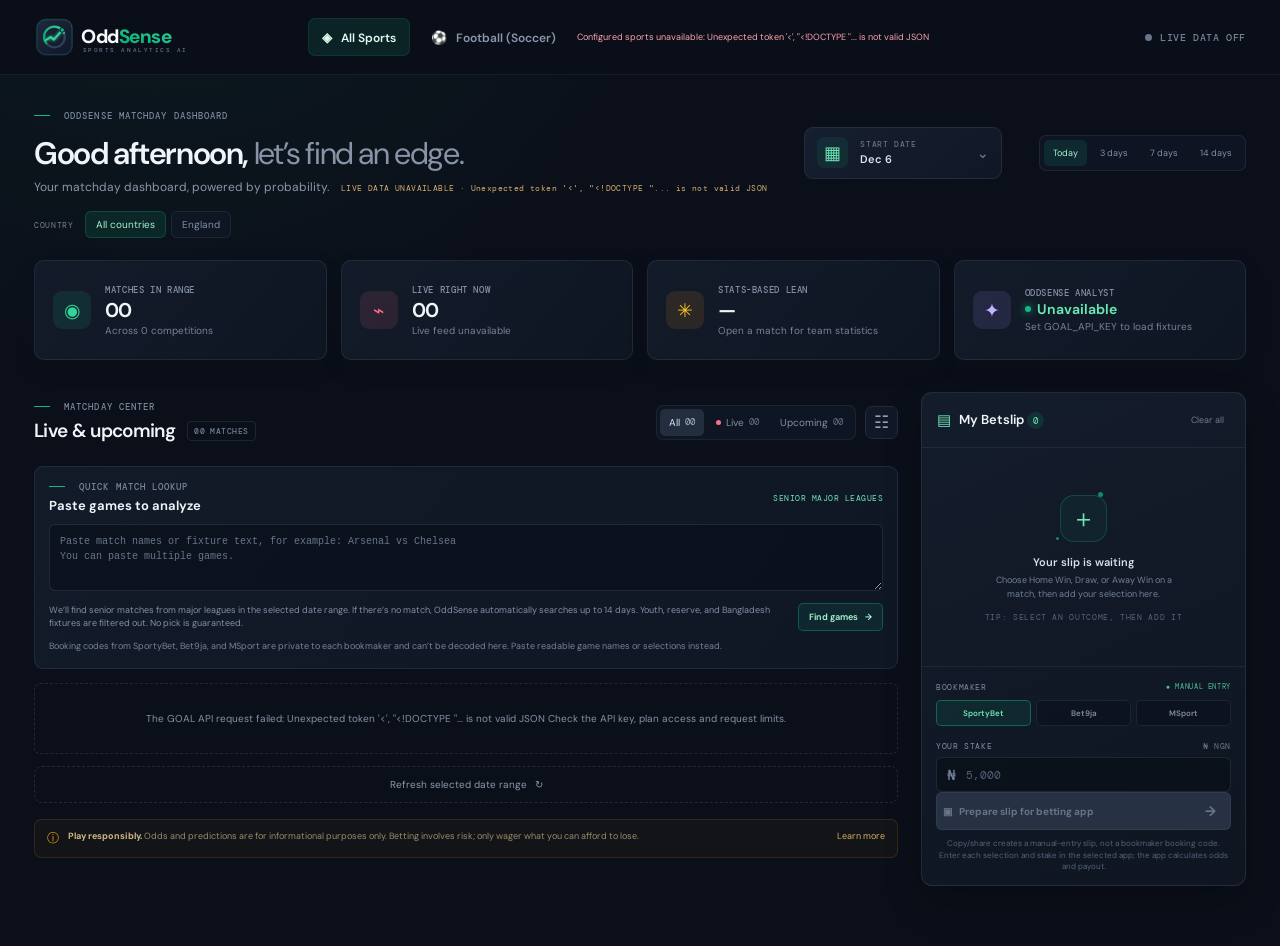
==== commit ef9ec0c9: "Add files via upload" ====
--- a/dashboard.html
+++ b/dashboard.html
@@ -99,12 +99,12 @@
         <section class="quick-paste" aria-labelledby="pasteTitle">
           <div class="quick-paste-heading">
             <div><p class="eyebrow"><span class="eyebrow-line"></span> QUICK MATCH LOOKUP</p><h3 id="pasteTitle">Paste games to analyze</h3></div>
-            <span class="paste-mark">POPULAR LEAGUES FIRST</span>
+            <span class="paste-mark">SENIOR MAJOR LEAGUES</span>
           </div>
           <label class="sr-only" for="gamePasteInput">Paste match names or readable fixture text</label>
           <textarea id="gamePasteInput" rows="3" placeholder="Paste match names or fixture text, for example: Arsenal vs Chelsea&#10;You can paste multiple games."></textarea>
           <div class="paste-actions">
-            <p>We’ll find the match in the selected date range. If it isn’t there, OddSense automatically searches up to 14 days. Popular leagues appear first, but other listed leagues are included too. No pick is guaranteed.</p>
+            <p>We’ll find senior matches from major leagues in the selected date range. If there’s no match, OddSense automatically searches up to 14 days. Youth, reserve, and Bangladesh fixtures are filtered out. No pick is guaranteed.</p>
             <button type="button" id="findPastedGames">Find games <span>→</span></button>
           </div>
           <div class="paste-results" id="pasteResults" role="status" aria-live="polite" hidden></div>
